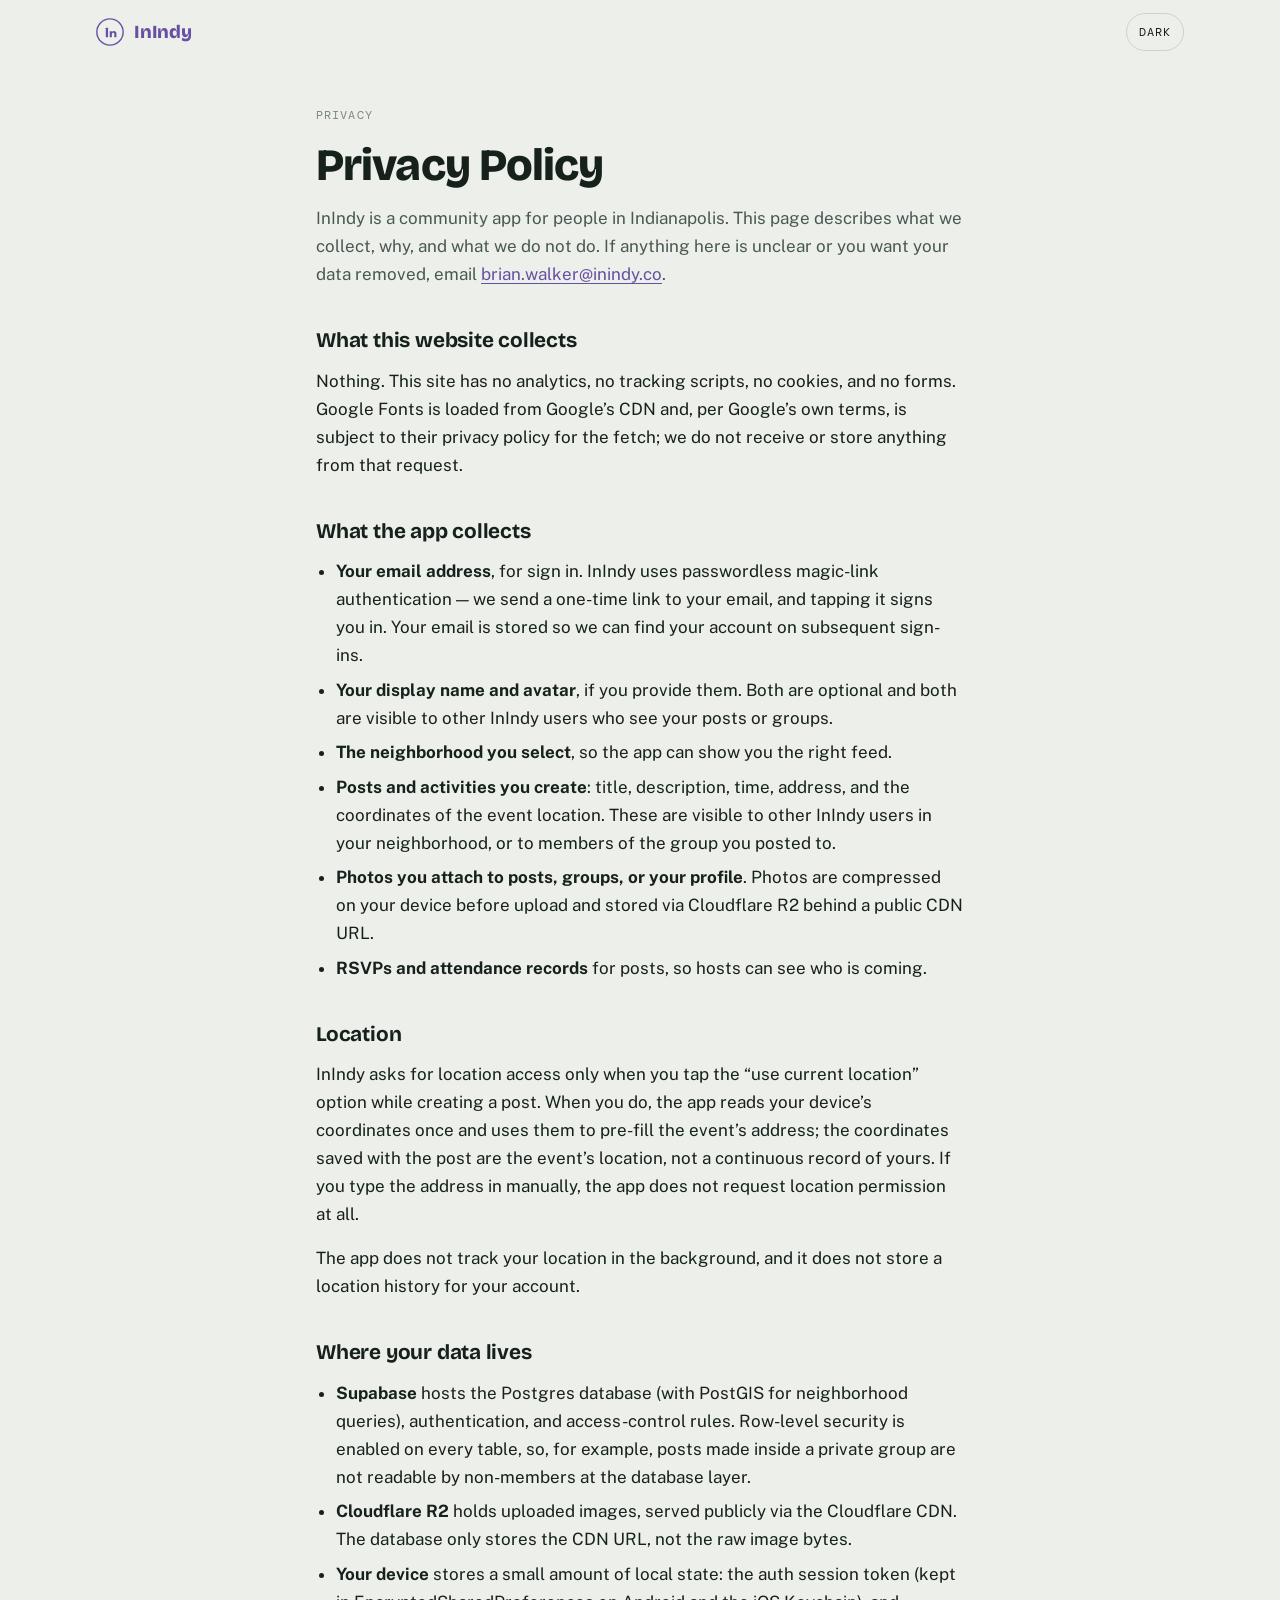
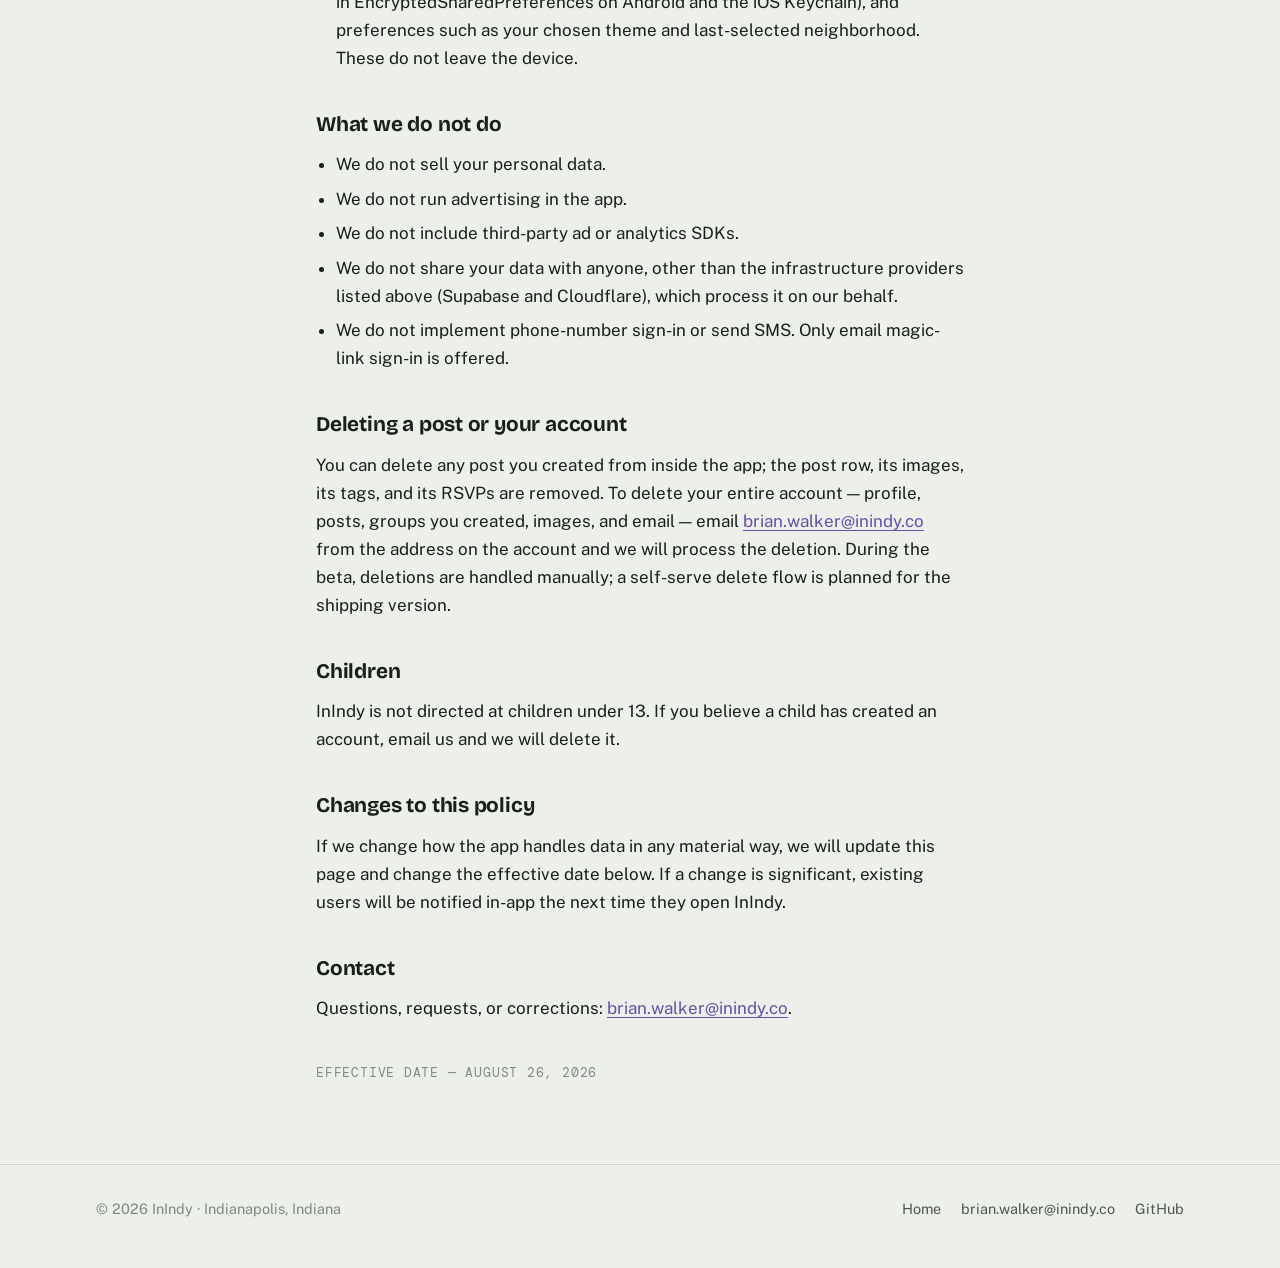
==== docs/privacy.html @ 0a379f8a "website upload" ====
<!doctype html>
<!--
  NOTICE: This privacy policy is an unreviewed first draft prepared by the author
  for the InIndy beta. It has not been reviewed by counsel and does not currently
  address specific regional regimes (GDPR / CCPA) or the Google Play Data Safety
  declaration. Do not treat it as final legal text. Review before store submission.
-->
<html lang="en">
<head>
<meta charset="utf-8">
<meta name="viewport" content="width=device-width, initial-scale=1, viewport-fit=cover">
<title>Privacy — InIndy</title>
<meta name="description" content="How InIndy handles your data. No ads, no trackers, no data collected by this website.">
<link rel="canonical" href="https://brianjr03.github.io/InIndy/privacy.html">

<meta name="theme-color" content="#EDEFEA" media="(prefers-color-scheme: light)">
<meta name="theme-color" content="#000000" media="(prefers-color-scheme: dark)">

<link rel="icon" type="image/svg+xml" href="./assets/favicon.svg">
<link rel="icon" type="image/png" sizes="32x32" href="./assets/favicon-32.png">
<link rel="apple-touch-icon" sizes="180x180" href="./assets/apple-touch-icon.png">

<script>
  (function () {
    try {
      var t = localStorage.getItem('inindy-theme');
      if (t === 'light' || t === 'dark') {
        document.documentElement.setAttribute('data-theme', t);
      }
    } catch (e) {}
  })();
</script>

<link rel="preconnect" href="https://fonts.googleapis.com">
<link rel="preconnect" href="https://fonts.gstatic.com" crossorigin>
<link href="https://fonts.googleapis.com/css2?family=Bricolage+Grotesque:opsz,wght@12..96,500;12..96,700;12..96,800&family=Public+Sans:wght@400;500;600&family=DM+Mono:wght@400;500&display=swap" rel="stylesheet">

<style>
  :root {
    --paper:    #EDEFEA;
    --paper-2:  #F7F8F4;
    --ink:      #16211C;
    --ink-2:    #4A5852;
    --ink-3:    #7C8A84;
    --line:     rgba(22,33,28,0.14);
    --brand:    #6750A4;
    --brand-text: #6750A4;
    --accent:   #9C5D0C;
    --on-brand: #FFFFFF;

    --font-display: 'Bricolage Grotesque', ui-sans-serif, system-ui, -apple-system, 'Segoe UI', sans-serif;
    --font-body:    'Public Sans', system-ui, -apple-system, 'Segoe UI', Roboto, sans-serif;
    --font-mono:    'DM Mono', ui-monospace, SFMono-Regular, Menlo, Monaco, Consolas, monospace;

    --gutter: clamp(1.25rem, 4vw, 2.25rem);
    --section-y: clamp(2.5rem, 6vw, 4rem);
    --max: 720px;
  }
  [data-theme="dark"] {
    --paper:    #000000;
    --paper-2:  #0D0B10;
    --ink:      #E7EDE8;
    --ink-2:    #A2B1AA;
    --ink-3:    #6F807A;
    --line:     rgba(230,225,233,0.18);
    --brand:    #6750A4;
    --brand-text: #D0BCFF;
    --accent:   #E9A93F;
    --on-brand: #FFFFFF;
  }
  @media (prefers-color-scheme: dark) {
    :root:not([data-theme="light"]) {
      --paper:    #000000;
      --paper-2:  #0D0B10;
      --ink:      #E7EDE8;
      --ink-2:    #A2B1AA;
      --ink-3:    #6F807A;
      --line:     rgba(230,225,233,0.18);
      --brand:    #6750A4;
      --brand-text: #D0BCFF;
      --accent:   #E9A93F;
      --on-brand: #FFFFFF;
    }
  }

  * { box-sizing: border-box; }
  html, body { margin: 0; padding: 0; }
  html { -webkit-text-size-adjust: 100%; scroll-behavior: smooth; }
  body {
    background: var(--paper);
    color: var(--ink);
    font-family: var(--font-body);
    font-size: 17px;
    line-height: 1.65;
    -webkit-font-smoothing: antialiased;
    overflow-x: hidden;
  }
  a { color: var(--brand-text); text-decoration: underline; text-underline-offset: 3px; }
  a:hover { color: var(--ink); }
  :focus { outline: none; }
  :focus-visible {
    outline: 2px solid var(--accent);
    outline-offset: 2px;
    border-radius: 6px;
  }

  .container {
    max-width: var(--max);
    margin: 0 auto;
    padding-left: var(--gutter);
    padding-right: var(--gutter);
  }
  .mono {
    font-family: var(--font-mono);
    font-size: 0.78rem;
    letter-spacing: 0.09em;
    text-transform: uppercase;
    color: var(--ink-3);
  }

  header.nav {
    position: sticky;
    top: 0;
    z-index: 20;
    background: color-mix(in oklab, var(--paper) 88%, transparent);
    backdrop-filter: saturate(140%) blur(8px);
    -webkit-backdrop-filter: saturate(140%) blur(8px);
    border-bottom: 1px solid transparent;
    transition: border-color 200ms ease;
  }
  header.nav.is-scrolled { border-bottom-color: var(--line); }
  .nav-row {
    display: flex; align-items: center; justify-content: space-between;
    height: 64px; max-width: 1160px; margin: 0 auto;
    padding-left: var(--gutter); padding-right: var(--gutter);
  }
  .brand-lock {
    display: inline-flex; align-items: center; gap: 10px;
    color: var(--brand-text); text-decoration: none;
    font-family: var(--font-display); font-weight: 800;
    letter-spacing: -0.01em; font-size: 1.15rem;
  }
  .brand-lock svg { width: 28px; height: 28px; }
  .theme-toggle {
    appearance: none;
    background: transparent;
    border: 1px solid var(--line);
    color: var(--ink);
    height: 38px; padding: 0 12px;
    border-radius: 999px;
    font-family: var(--font-mono);
    font-size: 0.72rem;
    letter-spacing: 0.08em;
    text-transform: uppercase;
    cursor: pointer;
    display: inline-flex; align-items: center;
  }
  .theme-toggle:hover { border-color: var(--ink-3); }

  main { padding-top: clamp(1.5rem, 4vw, 2.5rem); padding-bottom: var(--section-y); }
  h1 {
    font-family: var(--font-display);
    font-weight: 800;
    font-size: clamp(2rem, 5vw, 2.8rem);
    line-height: 1.04;
    letter-spacing: -0.02em;
    margin: 0.75rem 0 1rem;
  }
  h2 {
    font-family: var(--font-display);
    font-weight: 700;
    font-size: 1.3rem;
    letter-spacing: -0.01em;
    margin: 2.25rem 0 0.5rem;
  }
  p { margin: 0 0 1rem; color: var(--ink); }
  p.lead { color: var(--ink-2); }
  ul { padding-left: 1.25rem; margin: 0 0 1rem; }
  ul li { margin-bottom: 0.4rem; }
  .updated { color: var(--ink-3); margin-top: 2.5rem; font-family: var(--font-mono); font-size: 0.82rem; letter-spacing: 0.06em; text-transform: uppercase; }

  footer.site {
    border-top: 1px solid var(--line);
    padding: 2rem 0 3rem;
    color: var(--ink-3);
    font-size: 0.9rem;
  }
  .foot-row {
    max-width: 1160px; margin: 0 auto;
    padding-left: var(--gutter); padding-right: var(--gutter);
    display: flex; flex-direction: column; gap: 0.75rem;
    justify-content: space-between;
  }
  @media (min-width: 640px) { .foot-row { flex-direction: row; align-items: center; } }
  .foot-links { display: flex; flex-wrap: wrap; gap: 1.25rem; }
  .foot-links a { color: var(--ink-2); text-decoration: none; }
  .foot-links a:hover { color: var(--ink); text-decoration: underline; text-underline-offset: 3px; }
</style>
</head>
<body>

<header class="nav" id="nav">
  <div class="nav-row">
    <a class="brand-lock" href="./index.html" aria-label="InIndy home">
      <svg viewBox="0 0 100 100" aria-hidden="true">
        <circle cx="50" cy="50" r="47" fill="none" stroke="currentColor" stroke-width="5"/>
        <g fill="currentColor">
          <rect x="35" y="35" width="8" height="34" rx="1.2"/>
          <path d="M49 47 h7.6 v3.4 c1.7 -2.6 4.6 -3.8 7.6 -3.8 c5.2 0 8.8 3.6 8.8 9.4 V69 h-7.6 V57.6 c0 -2.8 -1.7 -4.5 -4.2 -4.5 c-2.6 0 -4.6 1.9 -4.6 5.1 V69 H49 z"/>
        </g>
      </svg>
      <span>InIndy</span>
    </a>
    <button class="theme-toggle" id="themeToggle" type="button" aria-label="Switch to dark theme">
      <span id="themeLabel">Theme</span>
    </button>
  </div>
</header>

<main>
  <div class="container">
    <p class="mono">Privacy</p>
    <h1>Privacy Policy</h1>
    <p class="lead">InIndy is a community app for people in Indianapolis. This page describes what we collect, why, and what we do not do. If anything here is unclear or you want your data removed, email <a href="mailto:brian.walker@inindy.co">brian.walker@inindy.co</a>.</p>

    <h2>What this website collects</h2>
    <p>Nothing. This site has no analytics, no tracking scripts, no cookies, and no forms. Google Fonts is loaded from Google&rsquo;s CDN and, per Google&rsquo;s own terms, is subject to their privacy policy for the fetch; we do not receive or store anything from that request.</p>

    <h2>What the app collects</h2>
    <ul>
      <li><strong>Your email address</strong>, for sign in. InIndy uses passwordless magic-link authentication &mdash; we send a one-time link to your email, and tapping it signs you in. Your email is stored so we can find your account on subsequent sign-ins.</li>
      <li><strong>Your display name and avatar</strong>, if you provide them. Both are optional and both are visible to other InIndy users who see your posts or groups.</li>
      <li><strong>The neighborhood you select</strong>, so the app can show you the right feed.</li>
      <li><strong>Posts and activities you create</strong>: title, description, time, address, and the coordinates of the event location. These are visible to other InIndy users in your neighborhood, or to members of the group you posted to.</li>
      <li><strong>Photos you attach to posts, groups, or your profile</strong>. Photos are compressed on your device before upload and stored via Cloudflare R2 behind a public CDN URL.</li>
      <li><strong>RSVPs and attendance records</strong> for posts, so hosts can see who is coming.</li>
    </ul>

    <h2>Location</h2>
    <p>InIndy asks for location access only when you tap the &ldquo;use current location&rdquo; option while creating a post. When you do, the app reads your device&rsquo;s coordinates once and uses them to pre-fill the event&rsquo;s address; the coordinates saved with the post are the event&rsquo;s location, not a continuous record of yours. If you type the address in manually, the app does not request location permission at all.</p>
    <p>The app does not track your location in the background, and it does not store a location history for your account.</p>

    <h2>Where your data lives</h2>
    <ul>
      <li><strong>Supabase</strong> hosts the Postgres database (with PostGIS for neighborhood queries), authentication, and access-control rules. Row-level security is enabled on every table, so, for example, posts made inside a private group are not readable by non-members at the database layer.</li>
      <li><strong>Cloudflare R2</strong> holds uploaded images, served publicly via the Cloudflare CDN. The database only stores the CDN URL, not the raw image bytes.</li>
      <li><strong>Your device</strong> stores a small amount of local state: the auth session token (kept in EncryptedSharedPreferences on Android and the iOS Keychain), and preferences such as your chosen theme and last-selected neighborhood. These do not leave the device.</li>
    </ul>

    <h2>What we do not do</h2>
    <ul>
      <li>We do not sell your personal data.</li>
      <li>We do not run advertising in the app.</li>
      <li>We do not include third-party ad or analytics SDKs.</li>
      <li>We do not share your data with anyone, other than the infrastructure providers listed above (Supabase and Cloudflare), which process it on our behalf.</li>
      <li>We do not implement phone-number sign-in or send SMS. Only email magic-link sign-in is offered.</li>
    </ul>

    <h2>Deleting a post or your account</h2>
    <p>You can delete any post you created from inside the app; the post row, its images, its tags, and its RSVPs are removed. To delete your entire account &mdash; profile, posts, groups you created, images, and email &mdash; email <a href="mailto:brian.walker@inindy.co">brian.walker@inindy.co</a> from the address on the account and we will process the deletion. During the beta, deletions are handled manually; a self-serve delete flow is planned for the shipping version.</p>

    <h2>Children</h2>
    <p>InIndy is not directed at children under 13. If you believe a child has created an account, email us and we will delete it.</p>

    <h2>Changes to this policy</h2>
    <p>If we change how the app handles data in any material way, we will update this page and change the effective date below. If a change is significant, existing users will be notified in-app the next time they open InIndy.</p>

    <h2>Contact</h2>
    <p>Questions, requests, or corrections: <a href="mailto:brian.walker@inindy.co">brian.walker@inindy.co</a>.</p>

    <p class="updated">Effective date &mdash; August 26, 2026</p>
  </div>
</main>

<footer class="site">
  <div class="foot-row">
    <div>&copy; 2026 InIndy &middot; Indianapolis, Indiana</div>
    <div class="foot-links">
      <a href="./index.html">Home</a>
      <a href="mailto:brian.walker@inindy.co">brian.walker@inindy.co</a>
      <a href="https://github.com/BrianJr03/InIndy" rel="noopener">GitHub</a>
    </div>
  </div>
</footer>

<script>
  const root = document.documentElement;
  const btn = document.getElementById('themeToggle');
  const label = document.getElementById('themeLabel');
  function currentTheme() {
    const t = root.getAttribute('data-theme');
    if (t) return t;
    return window.matchMedia && window.matchMedia('(prefers-color-scheme: dark)').matches ? 'dark' : 'light';
  }
  function syncLabel() {
    const isDark = currentTheme() === 'dark';
    label.textContent = isDark ? 'Light' : 'Dark';
    btn.setAttribute('aria-label', isDark ? 'Switch to light theme' : 'Switch to dark theme');
  }
  btn.addEventListener('click', function () {
    const next = currentTheme() === 'dark' ? 'light' : 'dark';
    root.setAttribute('data-theme', next);
    try { localStorage.setItem('inindy-theme', next); } catch (e) {}
    syncLabel();
  });
  syncLabel();

  const nav = document.getElementById('nav');
  function onScroll() {
    if (window.scrollY > 4) nav.classList.add('is-scrolled');
    else nav.classList.remove('is-scrolled');
  }
  window.addEventListener('scroll', onScroll, { passive: true });
  onScroll();
</script>
</body>
</html>
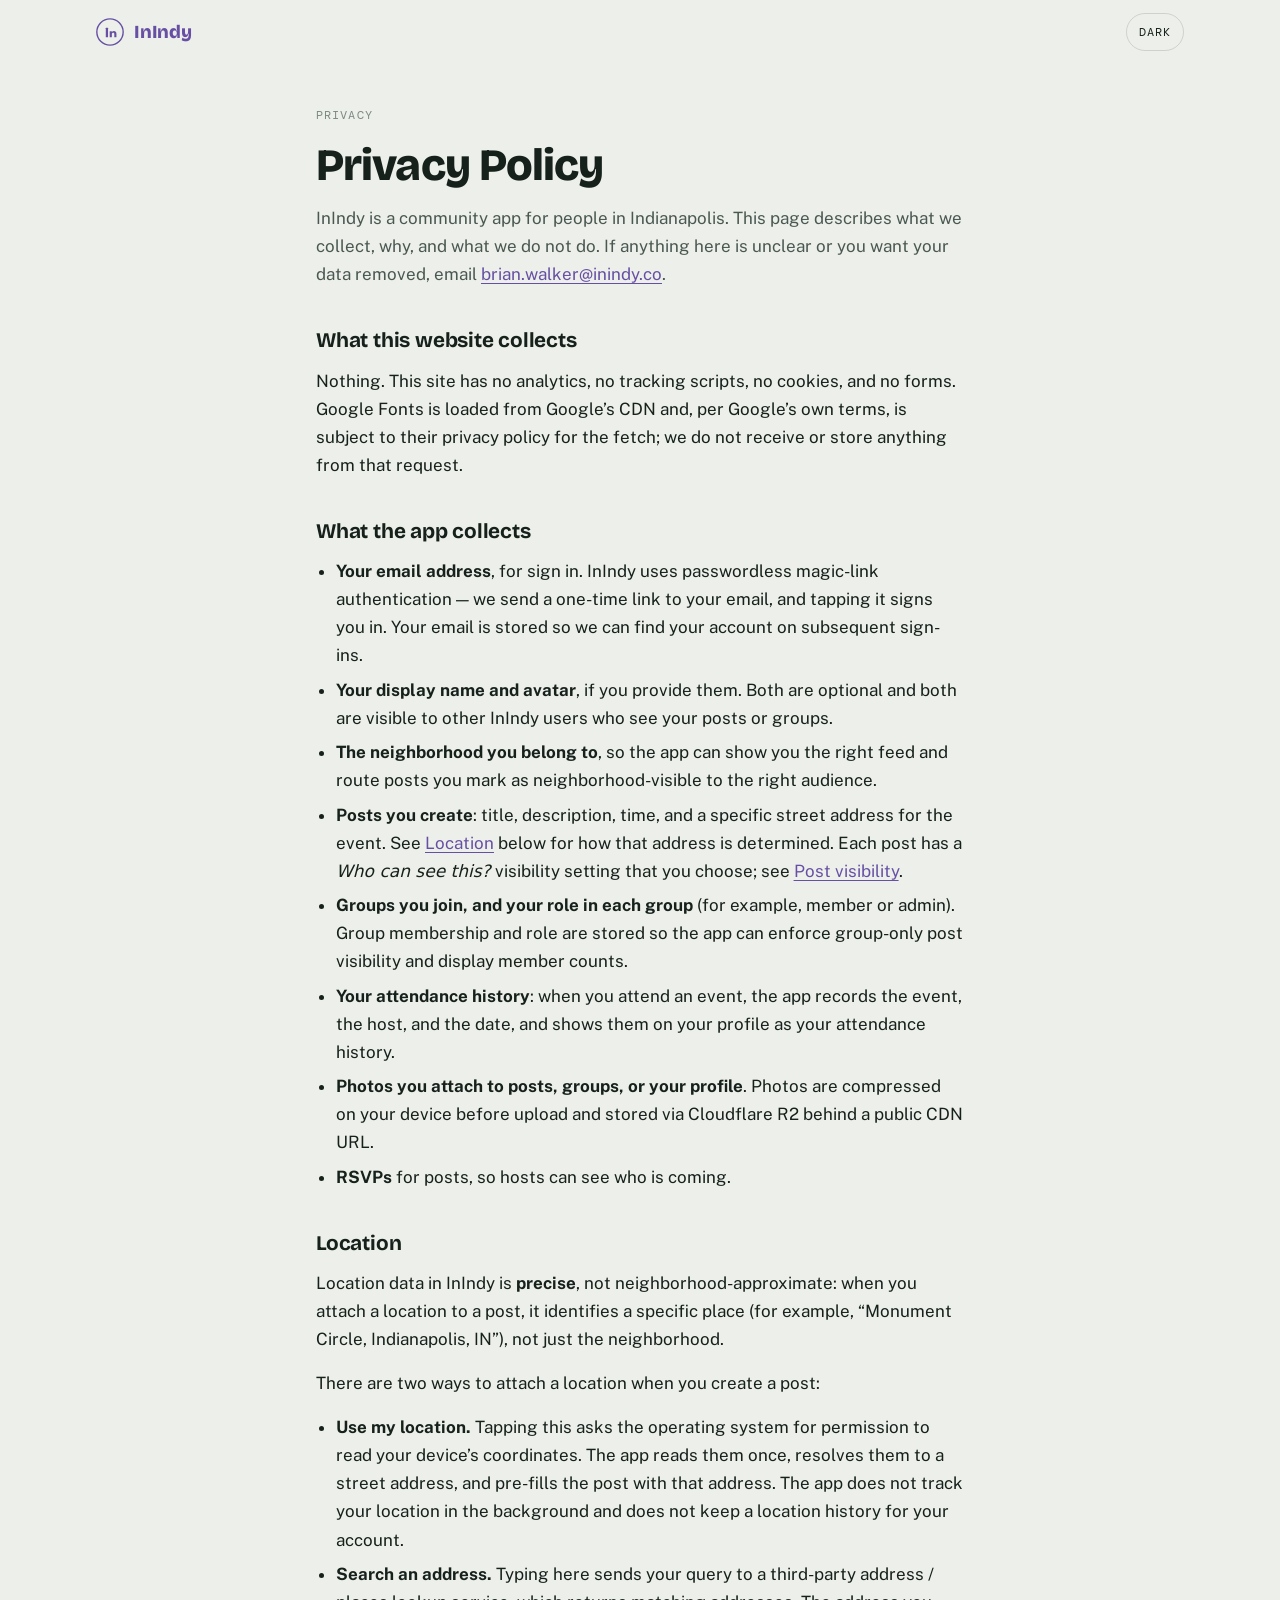
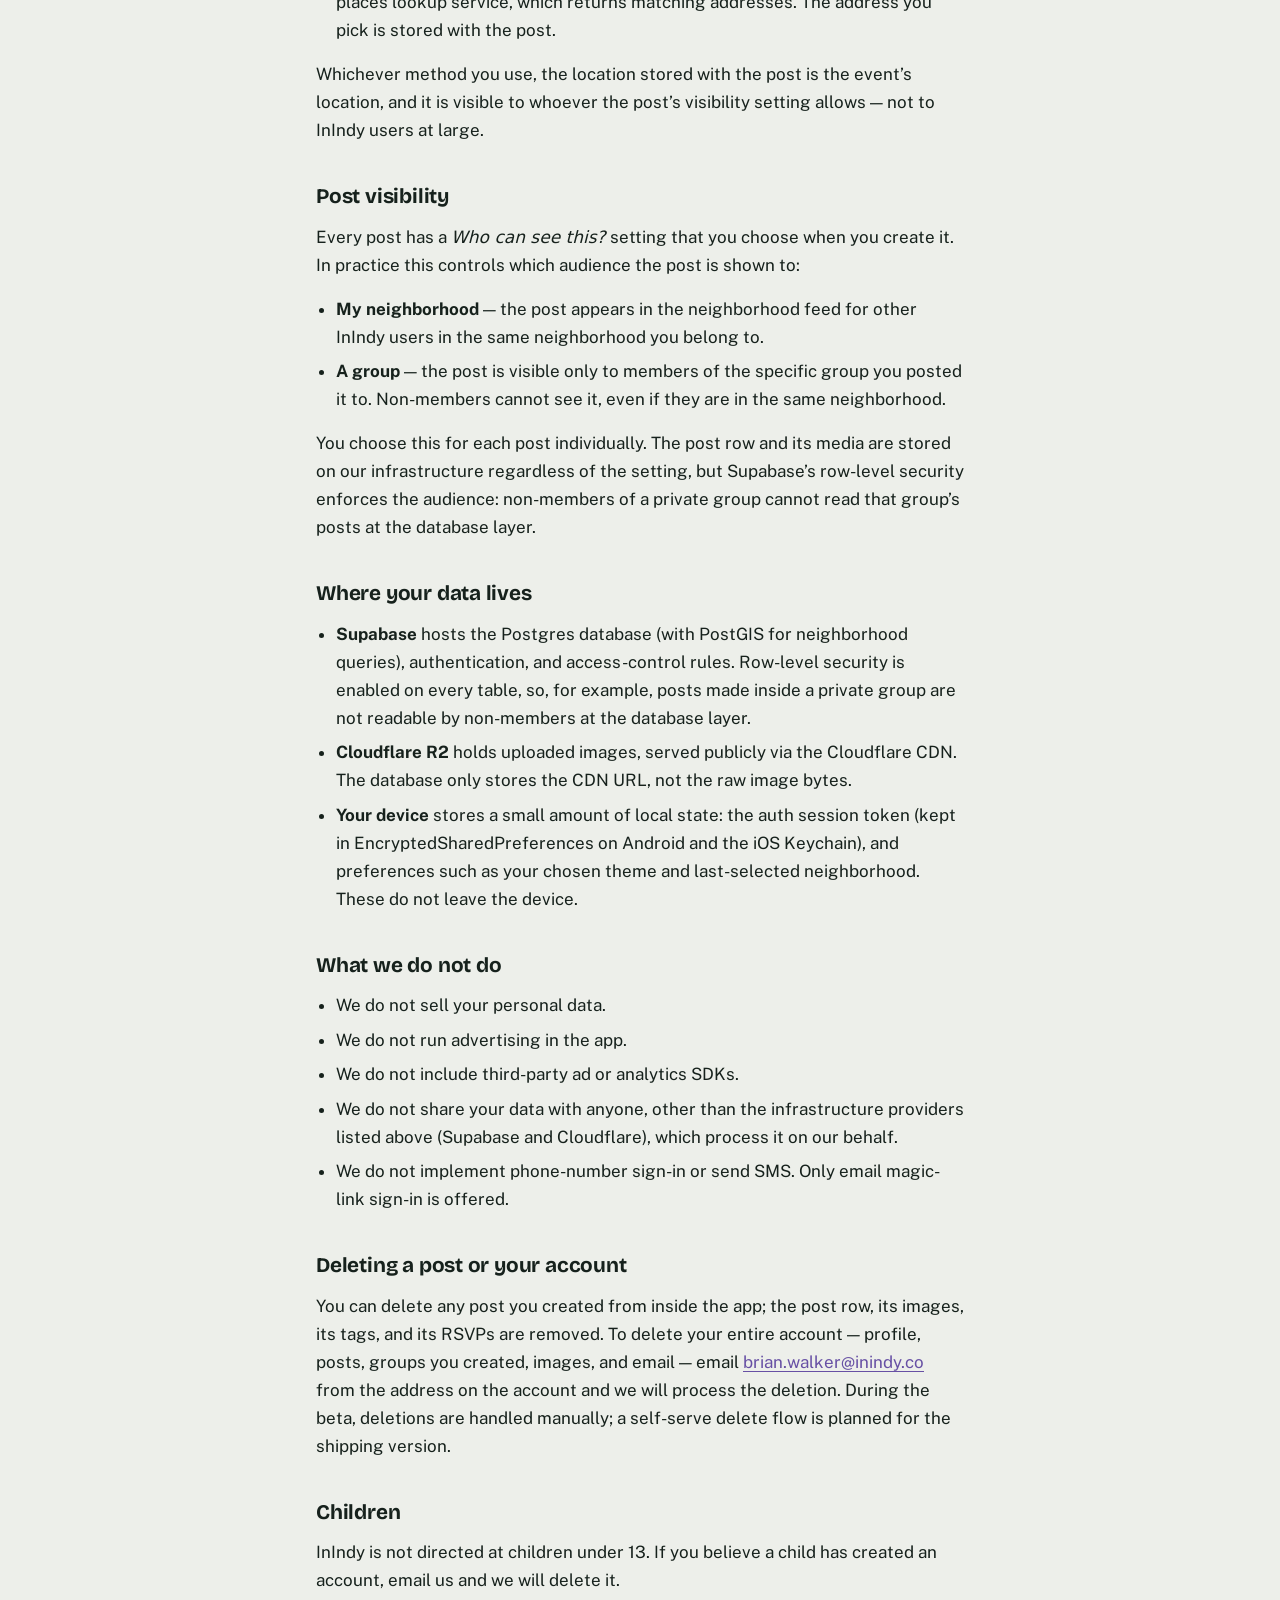
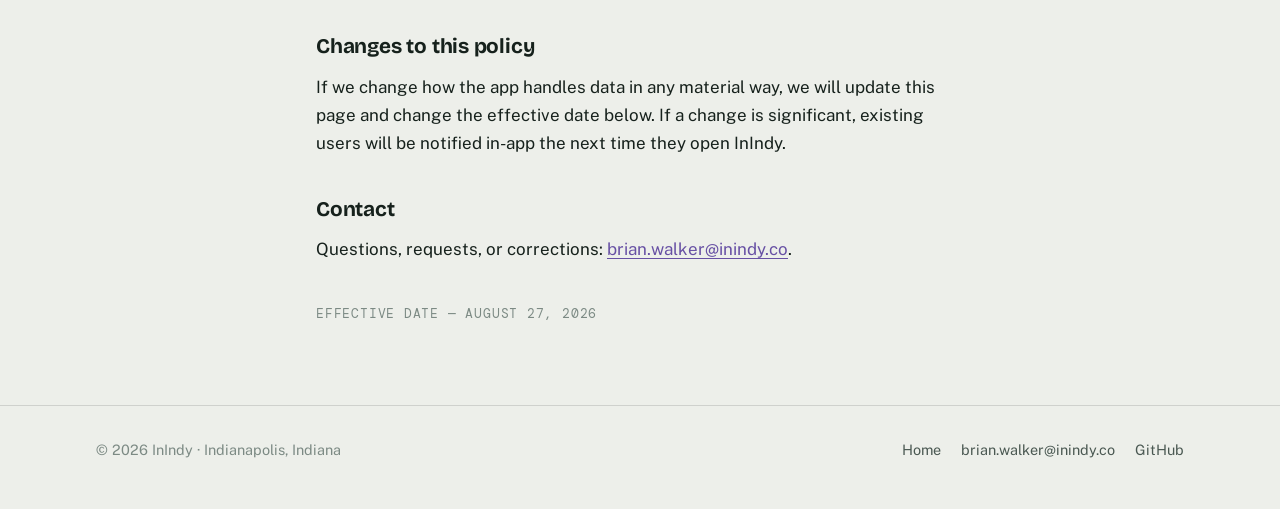
==== commit 581135b1: "updates website; adds images" ====
--- a/docs/privacy.html
+++ b/docs/privacy.html
@@ -11,7 +11,7 @@
 <meta name="viewport" content="width=device-width, initial-scale=1, viewport-fit=cover">
 <title>Privacy — InIndy</title>
 <meta name="description" content="How InIndy handles your data. No ads, no trackers, no data collected by this website.">
-<link rel="canonical" href="https://brianjr03.github.io/InIndy/privacy.html">
+<link rel="canonical" href="https://inindy.co/privacy.html">
 
 <meta name="theme-color" content="#EDEFEA" media="(prefers-color-scheme: light)">
 <meta name="theme-color" content="#000000" media="(prefers-color-scheme: dark)">
@@ -35,167 +35,7 @@
 <link rel="preconnect" href="https://fonts.gstatic.com" crossorigin>
 <link href="https://fonts.googleapis.com/css2?family=Bricolage+Grotesque:opsz,wght@12..96,500;12..96,700;12..96,800&family=Public+Sans:wght@400;500;600&family=DM+Mono:wght@400;500&display=swap" rel="stylesheet">
 
-<style>
-  :root {
-    --paper:    #EDEFEA;
-    --paper-2:  #F7F8F4;
-    --ink:      #16211C;
-    --ink-2:    #4A5852;
-    --ink-3:    #7C8A84;
-    --line:     rgba(22,33,28,0.14);
-    --brand:    #6750A4;
-    --brand-text: #6750A4;
-    --accent:   #9C5D0C;
-    --on-brand: #FFFFFF;
-
-    --font-display: 'Bricolage Grotesque', ui-sans-serif, system-ui, -apple-system, 'Segoe UI', sans-serif;
-    --font-body:    'Public Sans', system-ui, -apple-system, 'Segoe UI', Roboto, sans-serif;
-    --font-mono:    'DM Mono', ui-monospace, SFMono-Regular, Menlo, Monaco, Consolas, monospace;
-
-    --gutter: clamp(1.25rem, 4vw, 2.25rem);
-    --section-y: clamp(2.5rem, 6vw, 4rem);
-    --max: 720px;
-  }
-  [data-theme="dark"] {
-    --paper:    #000000;
-    --paper-2:  #0D0B10;
-    --ink:      #E7EDE8;
-    --ink-2:    #A2B1AA;
-    --ink-3:    #6F807A;
-    --line:     rgba(230,225,233,0.18);
-    --brand:    #6750A4;
-    --brand-text: #D0BCFF;
-    --accent:   #E9A93F;
-    --on-brand: #FFFFFF;
-  }
-  @media (prefers-color-scheme: dark) {
-    :root:not([data-theme="light"]) {
-      --paper:    #000000;
-      --paper-2:  #0D0B10;
-      --ink:      #E7EDE8;
-      --ink-2:    #A2B1AA;
-      --ink-3:    #6F807A;
-      --line:     rgba(230,225,233,0.18);
-      --brand:    #6750A4;
-      --brand-text: #D0BCFF;
-      --accent:   #E9A93F;
-      --on-brand: #FFFFFF;
-    }
-  }
-
-  * { box-sizing: border-box; }
-  html, body { margin: 0; padding: 0; }
-  html { -webkit-text-size-adjust: 100%; scroll-behavior: smooth; }
-  body {
-    background: var(--paper);
-    color: var(--ink);
-    font-family: var(--font-body);
-    font-size: 17px;
-    line-height: 1.65;
-    -webkit-font-smoothing: antialiased;
-    overflow-x: hidden;
-  }
-  a { color: var(--brand-text); text-decoration: underline; text-underline-offset: 3px; }
-  a:hover { color: var(--ink); }
-  :focus { outline: none; }
-  :focus-visible {
-    outline: 2px solid var(--accent);
-    outline-offset: 2px;
-    border-radius: 6px;
-  }
-
-  .container {
-    max-width: var(--max);
-    margin: 0 auto;
-    padding-left: var(--gutter);
-    padding-right: var(--gutter);
-  }
-  .mono {
-    font-family: var(--font-mono);
-    font-size: 0.78rem;
-    letter-spacing: 0.09em;
-    text-transform: uppercase;
-    color: var(--ink-3);
-  }
-
-  header.nav {
-    position: sticky;
-    top: 0;
-    z-index: 20;
-    background: color-mix(in oklab, var(--paper) 88%, transparent);
-    backdrop-filter: saturate(140%) blur(8px);
-    -webkit-backdrop-filter: saturate(140%) blur(8px);
-    border-bottom: 1px solid transparent;
-    transition: border-color 200ms ease;
-  }
-  header.nav.is-scrolled { border-bottom-color: var(--line); }
-  .nav-row {
-    display: flex; align-items: center; justify-content: space-between;
-    height: 64px; max-width: 1160px; margin: 0 auto;
-    padding-left: var(--gutter); padding-right: var(--gutter);
-  }
-  .brand-lock {
-    display: inline-flex; align-items: center; gap: 10px;
-    color: var(--brand-text); text-decoration: none;
-    font-family: var(--font-display); font-weight: 800;
-    letter-spacing: -0.01em; font-size: 1.15rem;
-  }
-  .brand-lock svg { width: 28px; height: 28px; }
-  .theme-toggle {
-    appearance: none;
-    background: transparent;
-    border: 1px solid var(--line);
-    color: var(--ink);
-    height: 38px; padding: 0 12px;
-    border-radius: 999px;
-    font-family: var(--font-mono);
-    font-size: 0.72rem;
-    letter-spacing: 0.08em;
-    text-transform: uppercase;
-    cursor: pointer;
-    display: inline-flex; align-items: center;
-  }
-  .theme-toggle:hover { border-color: var(--ink-3); }
-
-  main { padding-top: clamp(1.5rem, 4vw, 2.5rem); padding-bottom: var(--section-y); }
-  h1 {
-    font-family: var(--font-display);
-    font-weight: 800;
-    font-size: clamp(2rem, 5vw, 2.8rem);
-    line-height: 1.04;
-    letter-spacing: -0.02em;
-    margin: 0.75rem 0 1rem;
-  }
-  h2 {
-    font-family: var(--font-display);
-    font-weight: 700;
-    font-size: 1.3rem;
-    letter-spacing: -0.01em;
-    margin: 2.25rem 0 0.5rem;
-  }
-  p { margin: 0 0 1rem; color: var(--ink); }
-  p.lead { color: var(--ink-2); }
-  ul { padding-left: 1.25rem; margin: 0 0 1rem; }
-  ul li { margin-bottom: 0.4rem; }
-  .updated { color: var(--ink-3); margin-top: 2.5rem; font-family: var(--font-mono); font-size: 0.82rem; letter-spacing: 0.06em; text-transform: uppercase; }
-
-  footer.site {
-    border-top: 1px solid var(--line);
-    padding: 2rem 0 3rem;
-    color: var(--ink-3);
-    font-size: 0.9rem;
-  }
-  .foot-row {
-    max-width: 1160px; margin: 0 auto;
-    padding-left: var(--gutter); padding-right: var(--gutter);
-    display: flex; flex-direction: column; gap: 0.75rem;
-    justify-content: space-between;
-  }
-  @media (min-width: 640px) { .foot-row { flex-direction: row; align-items: center; } }
-  .foot-links { display: flex; flex-wrap: wrap; gap: 1.25rem; }
-  .foot-links a { color: var(--ink-2); text-decoration: none; }
-  .foot-links a:hover { color: var(--ink); text-decoration: underline; text-underline-offset: 3px; }
-</style>
+<link rel="stylesheet" href="./assets/css/privacy.css">
 </head>
 <body>
 
@@ -230,15 +70,30 @@
     <ul>
       <li><strong>Your email address</strong>, for sign in. InIndy uses passwordless magic-link authentication &mdash; we send a one-time link to your email, and tapping it signs you in. Your email is stored so we can find your account on subsequent sign-ins.</li>
       <li><strong>Your display name and avatar</strong>, if you provide them. Both are optional and both are visible to other InIndy users who see your posts or groups.</li>
-      <li><strong>The neighborhood you select</strong>, so the app can show you the right feed.</li>
-      <li><strong>Posts and activities you create</strong>: title, description, time, address, and the coordinates of the event location. These are visible to other InIndy users in your neighborhood, or to members of the group you posted to.</li>
+      <li><strong>The neighborhood you belong to</strong>, so the app can show you the right feed and route posts you mark as neighborhood-visible to the right audience.</li>
+      <li><strong>Posts you create</strong>: title, description, time, and a specific street address for the event. See <a href="#location">Location</a> below for how that address is determined. Each post has a <em>Who can see this?</em> visibility setting that you choose; see <a href="#post-visibility">Post visibility</a>.</li>
+      <li><strong>Groups you join, and your role in each group</strong> (for example, member or admin). Group membership and role are stored so the app can enforce group-only post visibility and display member counts.</li>
+      <li><strong>Your attendance history</strong>: when you attend an event, the app records the event, the host, and the date, and shows them on your profile as your attendance history. <!-- TODO(privacy): confirm whether attendance history is visible to anyone other than the user themselves (e.g. the host, other attendees, group members). The app source is not in this repo, so this could not be verified from here. --></li>
       <li><strong>Photos you attach to posts, groups, or your profile</strong>. Photos are compressed on your device before upload and stored via Cloudflare R2 behind a public CDN URL.</li>
-      <li><strong>RSVPs and attendance records</strong> for posts, so hosts can see who is coming.</li>
+      <li><strong>RSVPs</strong> for posts, so hosts can see who is coming.</li>
     </ul>
 
-    <h2>Location</h2>
-    <p>InIndy asks for location access only when you tap the &ldquo;use current location&rdquo; option while creating a post. When you do, the app reads your device&rsquo;s coordinates once and uses them to pre-fill the event&rsquo;s address; the coordinates saved with the post are the event&rsquo;s location, not a continuous record of yours. If you type the address in manually, the app does not request location permission at all.</p>
-    <p>The app does not track your location in the background, and it does not store a location history for your account.</p>
+    <h2 id="location">Location</h2>
+    <p>Location data in InIndy is <strong>precise</strong>, not neighborhood-approximate: when you attach a location to a post, it identifies a specific place (for example, &ldquo;Monument Circle, Indianapolis, IN&rdquo;), not just the neighborhood.</p>
+    <p>There are two ways to attach a location when you create a post:</p>
+    <ul>
+      <li><strong>Use my location.</strong> Tapping this asks the operating system for permission to read your device&rsquo;s coordinates. The app reads them once, resolves them to a street address, and pre-fills the post with that address. The app does not track your location in the background and does not keep a location history for your account.</li>
+      <li><strong>Search an address.</strong> Typing here sends your query to a third-party address / places lookup service, which returns matching addresses. The address you pick is stored with the post. <!-- TODO(privacy): identify the geocoding / places provider used for address search (Google Places, Mapbox, Nominatim, etc.), name it here, and add it to the "Where your data lives" list. The app source is not in this repo, so this could not be verified from here. --></li>
+    </ul>
+    <p>Whichever method you use, the location stored with the post is the event&rsquo;s location, and it is visible to whoever the post&rsquo;s visibility setting allows &mdash; not to InIndy users at large. <!-- TODO(privacy): confirm whether precise device coordinates from "Use my location" are persisted on the server alongside the resolved address, or whether only the resolved address string is stored. The two have different disclosure implications. --></p>
+
+    <h2 id="post-visibility">Post visibility</h2>
+    <p>Every post has a <em>Who can see this?</em> setting that you choose when you create it. In practice this controls which audience the post is shown to:</p>
+    <ul>
+      <li><strong>My neighborhood</strong> &mdash; the post appears in the neighborhood feed for other InIndy users in the same neighborhood you belong to.</li>
+      <li><strong>A group</strong> &mdash; the post is visible only to members of the specific group you posted it to. Non-members cannot see it, even if they are in the same neighborhood.</li>
+    </ul>
+    <p>You choose this for each post individually. The post row and its media are stored on our infrastructure regardless of the setting, but Supabase&rsquo;s row-level security enforces the audience: non-members of a private group cannot read that group&rsquo;s posts at the database layer.</p>
 
     <h2>Where your data lives</h2>
     <ul>
@@ -268,7 +123,7 @@
     <h2>Contact</h2>
     <p>Questions, requests, or corrections: <a href="mailto:brian.walker@inindy.co">brian.walker@inindy.co</a>.</p>
 
-    <p class="updated">Effective date &mdash; August 26, 2026</p>
+    <p class="updated">Effective date &mdash; August 27, 2026</p>
   </div>
 </main>
 
@@ -278,40 +133,11 @@
     <div class="foot-links">
       <a href="./index.html">Home</a>
       <a href="mailto:brian.walker@inindy.co">brian.walker@inindy.co</a>
-      <a href="https://github.com/BrianJr03/InIndy" rel="noopener">GitHub</a>
+      <a href="https://github.com/BrianJr03/InIndyApp" rel="noopener">GitHub</a>
     </div>
   </div>
 </footer>
 
-<script>
-  const root = document.documentElement;
-  const btn = document.getElementById('themeToggle');
-  const label = document.getElementById('themeLabel');
-  function currentTheme() {
-    const t = root.getAttribute('data-theme');
-    if (t) return t;
-    return window.matchMedia && window.matchMedia('(prefers-color-scheme: dark)').matches ? 'dark' : 'light';
-  }
-  function syncLabel() {
-    const isDark = currentTheme() === 'dark';
-    label.textContent = isDark ? 'Light' : 'Dark';
-    btn.setAttribute('aria-label', isDark ? 'Switch to light theme' : 'Switch to dark theme');
-  }
-  btn.addEventListener('click', function () {
-    const next = currentTheme() === 'dark' ? 'light' : 'dark';
-    root.setAttribute('data-theme', next);
-    try { localStorage.setItem('inindy-theme', next); } catch (e) {}
-    syncLabel();
-  });
-  syncLabel();
-
-  const nav = document.getElementById('nav');
-  function onScroll() {
-    if (window.scrollY > 4) nav.classList.add('is-scrolled');
-    else nav.classList.remove('is-scrolled');
-  }
-  window.addEventListener('scroll', onScroll, { passive: true });
-  onScroll();
-</script>
+<script src="./assets/js/privacy.js"></script>
 </body>
 </html>
--- a/docs/assets/css/privacy.css
+++ b/docs/assets/css/privacy.css
@@ -0,0 +1,159 @@
+:root {
+  --paper:    #EDEFEA;
+  --paper-2:  #F7F8F4;
+  --ink:      #16211C;
+  --ink-2:    #4A5852;
+  --ink-3:    #7C8A84;
+  --line:     rgba(22,33,28,0.14);
+  --brand:    #6750A4;
+  --brand-text: #6750A4;
+  --accent:   #9C5D0C;
+  --on-brand: #FFFFFF;
+
+  --font-display: 'Bricolage Grotesque', ui-sans-serif, system-ui, -apple-system, 'Segoe UI', sans-serif;
+  --font-body:    'Public Sans', system-ui, -apple-system, 'Segoe UI', Roboto, sans-serif;
+  --font-mono:    'DM Mono', ui-monospace, SFMono-Regular, Menlo, Monaco, Consolas, monospace;
+
+  --gutter: clamp(1.25rem, 4vw, 2.25rem);
+  --section-y: clamp(2.5rem, 6vw, 4rem);
+  --max: 720px;
+}
+[data-theme="dark"] {
+  --paper:    #000000;
+  --paper-2:  #0D0B10;
+  --ink:      #E7EDE8;
+  --ink-2:    #A2B1AA;
+  --ink-3:    #6F807A;
+  --line:     rgba(230,225,233,0.18);
+  --brand:    #6750A4;
+  --brand-text: #D0BCFF;
+  --accent:   #E9A93F;
+  --on-brand: #FFFFFF;
+}
+@media (prefers-color-scheme: dark) {
+  :root:not([data-theme="light"]) {
+    --paper:    #000000;
+    --paper-2:  #0D0B10;
+    --ink:      #E7EDE8;
+    --ink-2:    #A2B1AA;
+    --ink-3:    #6F807A;
+    --line:     rgba(230,225,233,0.18);
+    --brand:    #6750A4;
+    --brand-text: #D0BCFF;
+    --accent:   #E9A93F;
+    --on-brand: #FFFFFF;
+  }
+}
+
+* { box-sizing: border-box; }
+html, body { margin: 0; padding: 0; }
+html { -webkit-text-size-adjust: 100%; scroll-behavior: smooth; }
+body {
+  background: var(--paper);
+  color: var(--ink);
+  font-family: var(--font-body);
+  font-size: 17px;
+  line-height: 1.65;
+  -webkit-font-smoothing: antialiased;
+  overflow-x: hidden;
+}
+a { color: var(--brand-text); text-decoration: underline; text-underline-offset: 3px; }
+a:hover { color: var(--ink); }
+:focus { outline: none; }
+:focus-visible {
+  outline: 2px solid var(--accent);
+  outline-offset: 2px;
+  border-radius: 6px;
+}
+
+.container {
+  max-width: var(--max);
+  margin: 0 auto;
+  padding-left: var(--gutter);
+  padding-right: var(--gutter);
+}
+.mono {
+  font-family: var(--font-mono);
+  font-size: 0.78rem;
+  letter-spacing: 0.09em;
+  text-transform: uppercase;
+  color: var(--ink-3);
+}
+
+header.nav {
+  position: sticky;
+  top: 0;
+  z-index: 20;
+  background: color-mix(in oklab, var(--paper) 88%, transparent);
+  backdrop-filter: saturate(140%) blur(8px);
+  -webkit-backdrop-filter: saturate(140%) blur(8px);
+  border-bottom: 1px solid transparent;
+  transition: border-color 200ms ease;
+}
+header.nav.is-scrolled { border-bottom-color: var(--line); }
+.nav-row {
+  display: flex; align-items: center; justify-content: space-between;
+  height: 64px; max-width: 1160px; margin: 0 auto;
+  padding-left: var(--gutter); padding-right: var(--gutter);
+}
+.brand-lock {
+  display: inline-flex; align-items: center; gap: 10px;
+  color: var(--brand-text); text-decoration: none;
+  font-family: var(--font-display); font-weight: 800;
+  letter-spacing: -0.01em; font-size: 1.15rem;
+}
+.brand-lock svg { width: 28px; height: 28px; }
+.theme-toggle {
+  appearance: none;
+  background: transparent;
+  border: 1px solid var(--line);
+  color: var(--ink);
+  height: 38px; padding: 0 12px;
+  border-radius: 999px;
+  font-family: var(--font-mono);
+  font-size: 0.72rem;
+  letter-spacing: 0.08em;
+  text-transform: uppercase;
+  cursor: pointer;
+  display: inline-flex; align-items: center;
+}
+.theme-toggle:hover { border-color: var(--ink-3); }
+
+main { padding-top: clamp(1.5rem, 4vw, 2.5rem); padding-bottom: var(--section-y); }
+h1 {
+  font-family: var(--font-display);
+  font-weight: 800;
+  font-size: clamp(2rem, 5vw, 2.8rem);
+  line-height: 1.04;
+  letter-spacing: -0.02em;
+  margin: 0.75rem 0 1rem;
+}
+h2 {
+  font-family: var(--font-display);
+  font-weight: 700;
+  font-size: 1.3rem;
+  letter-spacing: -0.01em;
+  margin: 2.25rem 0 0.5rem;
+}
+p { margin: 0 0 1rem; color: var(--ink); }
+p.lead { color: var(--ink-2); }
+ul { padding-left: 1.25rem; margin: 0 0 1rem; }
+ul li { margin-bottom: 0.4rem; }
+.updated { color: var(--ink-3); margin-top: 2.5rem; font-family: var(--font-mono); font-size: 0.82rem; letter-spacing: 0.06em; text-transform: uppercase; }
+
+footer.site {
+  border-top: 1px solid var(--line);
+  padding: 2rem 0 3rem;
+  color: var(--ink-3);
+  font-size: 0.9rem;
+}
+.foot-row {
+  max-width: 1160px; margin: 0 auto;
+  padding-left: var(--gutter); padding-right: var(--gutter);
+  display: flex; flex-direction: column; gap: 0.75rem;
+  justify-content: space-between;
+}
+@media (min-width: 640px) { .foot-row { flex-direction: row; align-items: center; } }
+.foot-links { display: flex; flex-wrap: wrap; gap: 1.25rem; }
+.foot-links a { color: var(--ink-2); text-decoration: none; }
+.foot-links a:hover { color: var(--ink); text-decoration: underline; text-underline-offset: 3px; }
